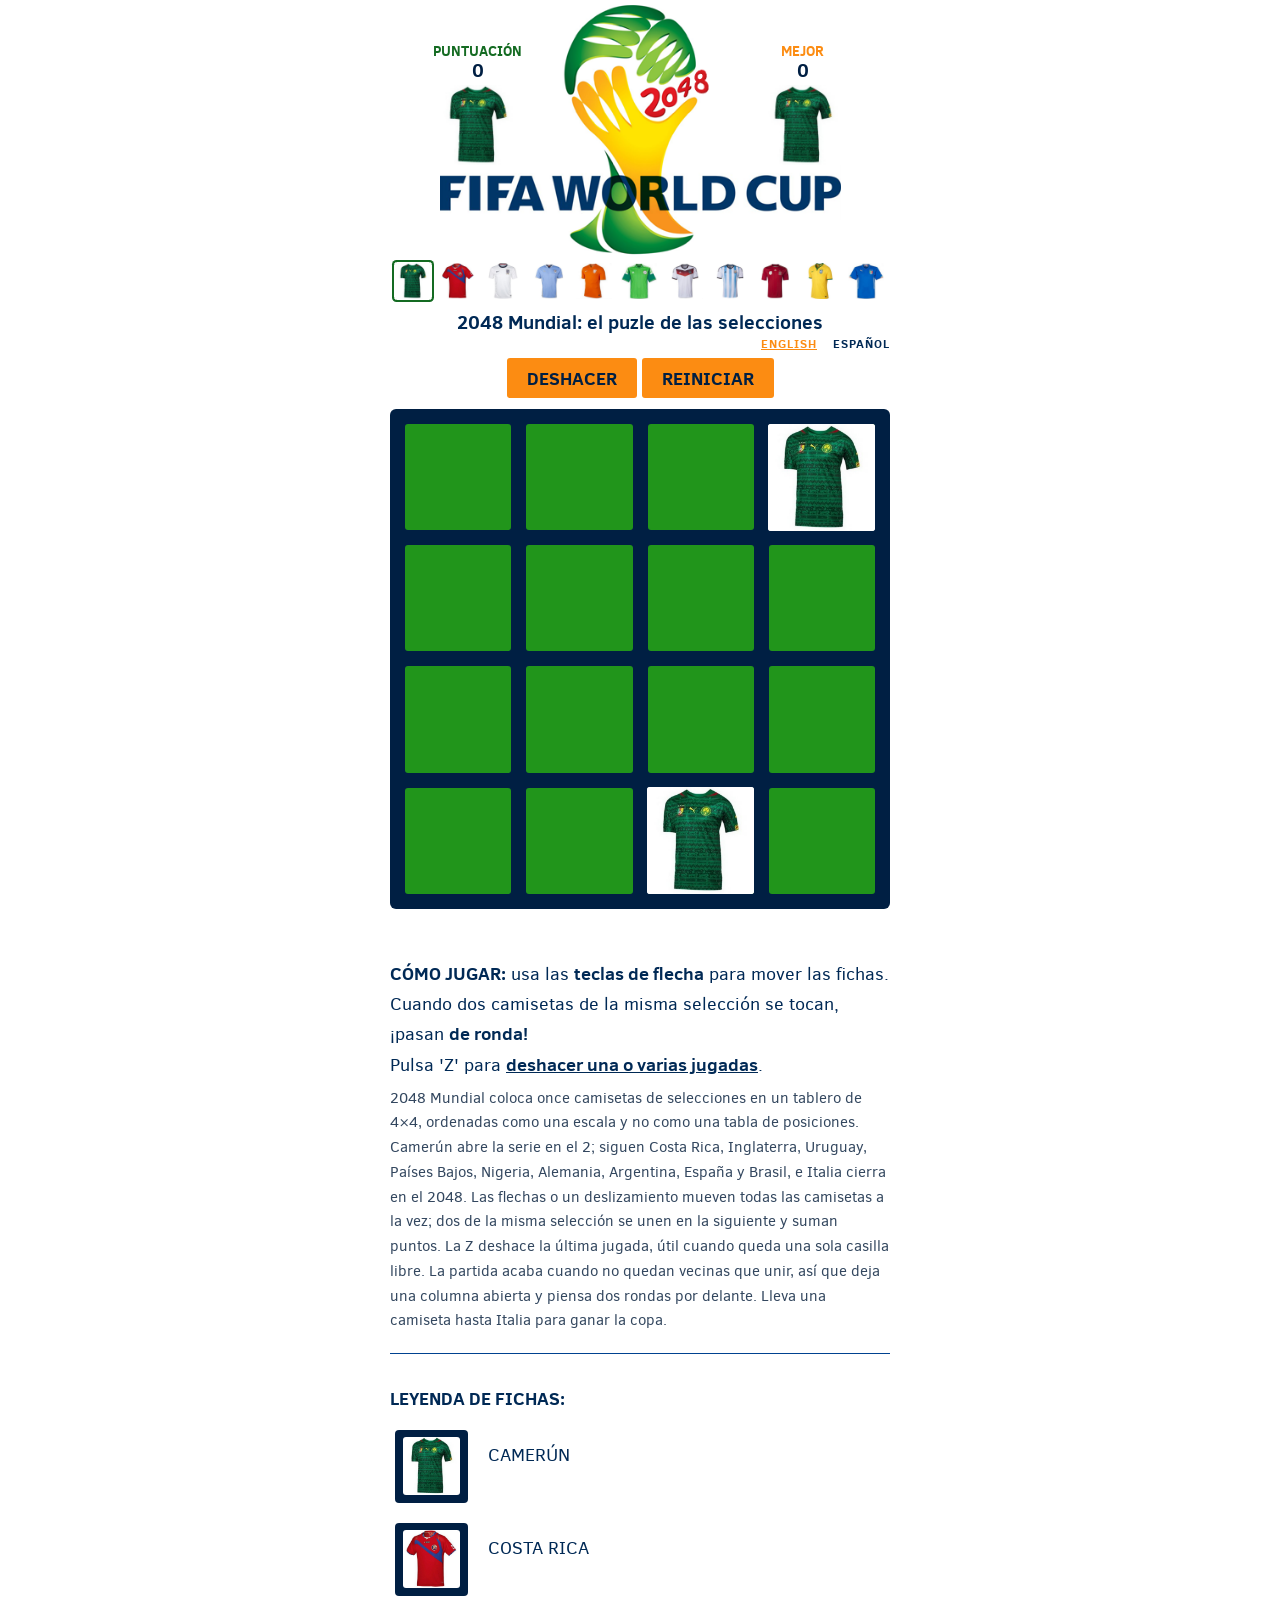
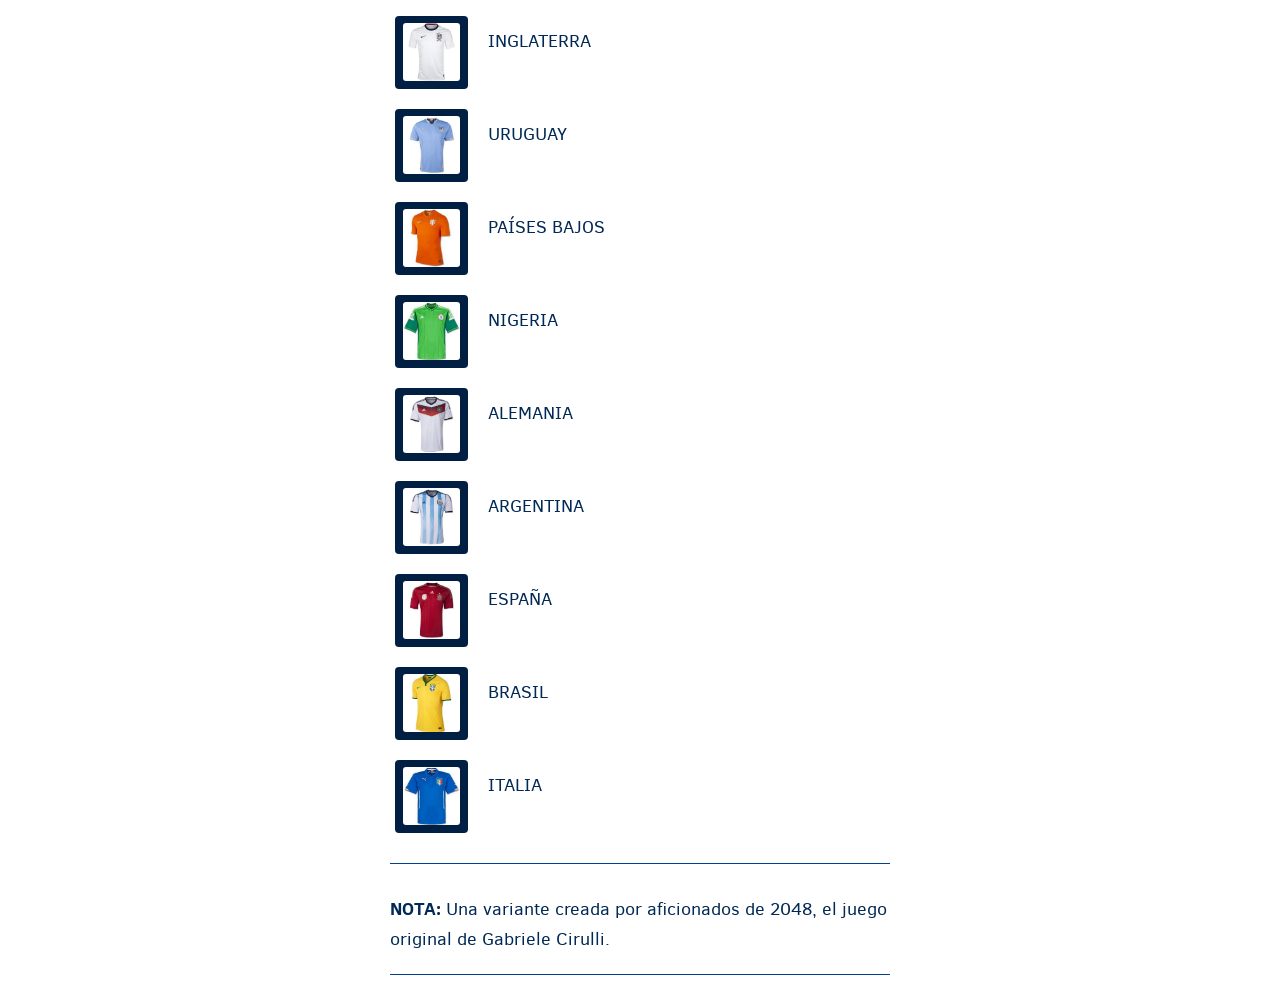
==== es/index.html @ 0ebd1470 "Bilingual site: English at the root, Spanish under /es/ Includes hreflang, canonical, Open Graph, JS" ====
<!DOCTYPE html>
<html lang="es">
<head>
  <meta charset="utf-8">
  <title>2048 Mundial — puzle de fichas de fútbol</title>
  <meta name="description" content="Juega a 2048 Mundial: desliza camisetas de selecciones, une dos del mismo país en la siguiente y lleva a un equipo hasta la ficha final.">

  <link rel="canonical" href="https://tile2048.github.io/2048-MUNDIAL/es/">
  <link rel="alternate" hreflang="en" href="https://tile2048.github.io/2048-MUNDIAL/">
  <link rel="alternate" hreflang="es" href="https://tile2048.github.io/2048-MUNDIAL/es/">
  <link rel="alternate" hreflang="x-default" href="https://tile2048.github.io/2048-MUNDIAL/">

  <meta property="og:type" content="website">
  <meta property="og:title" content="2048 Mundial — puzle de fichas de fútbol">
  <meta property="og:description" content="Juega a 2048 Mundial: desliza camisetas de selecciones, une dos del mismo país en la siguiente y lleva a un equipo hasta la ficha final.">
  <meta property="og:url" content="https://tile2048.github.io/2048-MUNDIAL/es/">
  <meta property="og:locale" content="es_ES">
  <meta property="og:locale:alternate" content="en_US">

  <link href="../style/main.css" rel="stylesheet" type="text/css">
  <link rel="shortcut icon" href="../favicon.ico">
  <link rel="apple-touch-icon" href="../meta/apple-touch-icon.png">
  <meta name="apple-mobile-web-app-capable" content="yes">
  <meta name="apple-mobile-web-app-status-bar-style" content="black">

  <meta name="HandheldFriendly" content="True">
  <meta name="MobileOptimized" content="320">
  <meta name="viewport" content="width=device-width, target-densitydpi=160dpi, initial-scale=1.0, maximum-scale=1, user-scalable=no, minimal-ui">
  <meta name="format-detection" content="telephone=no" />

  <script type="application/ld+json">
  {
    "@context": "https://schema.org",
    "@type": "VideoGame",
    "name": "2048 Mundial",
    "inLanguage": "es",
    "url": "https://tile2048.github.io/2048-MUNDIAL/es/",
    "description": "Versión futbolera del puzle de fichas 2048: une camisetas de la misma selección para avanzar en el torneo."
  }
  </script>
</head>
<body>
  <div class="container">
    <div class="heading">
      <div class="scores-container">
        <div class="score-container">
          <p>
            <span class="caption">PUNTUACIÓN</span><br>
            <span class="score-points">0</span>
            <div class="score-level tile-score-2"></div>
          </p>
        </div>
        <div class="best-container">
          <p>
            <span class="caption">MEJOR</span><br>
            <span class="best-points">0</span>
            <div class="best-level tile-score-2"></div>
          </p>
        </div>
      </div>
    </div>

    <div class="rank-wrapper"></div>
    <h1 class="page-title">2048 Mundial: el puzle de las selecciones</h1>

    <nav class="lang-links"><a href="../" hreflang="en" lang="en">English</a> <span>Español</span></nav>

    <div class="above-game">
      <a class="undo-button" onclick="handle_undo()">DESHACER</a>
      <a class="restart-button">REINICIAR</a>
    </div>

    <div class="game-container">
      <div class="game-message">
        <p></p>
        <div class="lower">
	        <a class="keep-playing-button">Continuar</a>
          <a class="retry-button">Reintentar</a>
          <div class="score-sharing"></div>
        </div>
      </div>

      <div class="grid-container">
        <div class="grid-row">
          <div class="grid-cell"></div>
          <div class="grid-cell"></div>
          <div class="grid-cell"></div>
          <div class="grid-cell"></div>
        </div>
        <div class="grid-row">
          <div class="grid-cell"></div>
          <div class="grid-cell"></div>
          <div class="grid-cell"></div>
          <div class="grid-cell"></div>
        </div>
        <div class="grid-row">
          <div class="grid-cell"></div>
          <div class="grid-cell"></div>
          <div class="grid-cell"></div>
          <div class="grid-cell"></div>
        </div>
        <div class="grid-row">
          <div class="grid-cell"></div>
          <div class="grid-cell"></div>
          <div class="grid-cell"></div>
          <div class="grid-cell"></div>
        </div>
      </div>
      <div class="tile-container"></div>
    </div>

    <p class="game-explanation">
      <strong class="important">Cómo jugar:</strong> usa las <strong>teclas de flecha</strong> para mover las fichas. Cuando dos camisetas de la misma selección se tocan, ¡pasan <strong>de ronda!</strong><br>
      Pulsa 'Z' para <a href="#" onclick="handle_undo()">deshacer una o varias jugadas</a>.
    </p>
    <p class="game-about">
      2048 Mundial coloca once camisetas de selecciones en un tablero de 4×4, ordenadas como una escala y no como una tabla de posiciones. Camerún abre la serie en el 2; siguen Costa Rica, Inglaterra, Uruguay, Países Bajos, Nigeria, Alemania, Argentina, España y Brasil, e Italia cierra en el 2048. Las flechas o un deslizamiento mueven todas las camisetas a la vez; dos de la misma selección se unen en la siguiente y suman puntos. La Z deshace la última jugada, útil cuando queda una sola casilla libre. La partida acaba cuando no quedan vecinas que unir, así que deja una columna abierta y piensa dos rondas por delante. Lleva una camiseta hasta Italia para ganar la copa.
    </p>
    <hr>
    <p class="tile-legend"><strong class="important">Leyenda de fichas:</strong></p>
    <div class="legend-list">
      <div class="legend-row">
        <div class="legend-grid"><div class="legend-cell tile-score-2"></div></div>
        <p>Camerún</p>
      </div>
      <div class="legend-row">
        <div class="legend-grid"><div class="legend-cell tile-score-4"></div></div>
        <p>Costa Rica</p>
      </div>
      <div class="legend-row">
        <div class="legend-grid"><div class="legend-cell tile-score-8"></div></div>
        <p>Inglaterra</p>
      </div>
      <div class="legend-row">
        <div class="legend-grid"><div class="legend-cell tile-score-16"></div></div>
        <p>Uruguay</p>
      </div>
      <div class="legend-row">
        <div class="legend-grid"><div class="legend-cell tile-score-32"></div></div>
        <p>Países Bajos</p>
      </div>
      <div class="legend-row">
        <div class="legend-grid"><div class="legend-cell tile-score-64"></div></div>
        <p>Nigeria</p>
      </div>
      <div class="legend-row">
        <div class="legend-grid"><div class="legend-cell tile-score-128"></div></div>
        <p>Alemania</p>
      </div>
      <div class="legend-row">
        <div class="legend-grid"><div class="legend-cell tile-score-256"></div></div>
        <p>Argentina</p>
      </div>
      <div class="legend-row">
        <div class="legend-grid"><div class="legend-cell tile-score-512"></div></div>
        <p>España</p>
      </div>
      <div class="legend-row">
        <div class="legend-grid"><div class="legend-cell tile-score-1024"></div></div>
        <p>Brasil</p>
      </div>
      <div class="legend-row">
        <div class="legend-grid"><div class="legend-cell tile-score-2048"></div></div>
        <p>Italia</p>
      </div>
    </div>
    <hr>
    <p class="disclaimer">
    <strong class="important">Nota:</strong> Una variante creada por aficionados de 2048, el juego original de Gabriele Cirulli.
    </p>
    <hr>
  </div>
  <script src="../js/seedrandom.js"></script>
  <script src="../js/bind_polyfill.js"></script>
  <script src="../js/classlist_polyfill.js"></script>
  <script src="../js/animframe_polyfill.js"></script>
  <script>
    // Assets and sentences of this page. The English page sits at the repo root.
    window.GAME_ROOT = "../";

    // Text that only appears once a game is running, in the language of this page.
    window.PAGE_STRINGS = {
      "game-won": "¡Ganaste!",
      "game-over": "¡Fin del juego!",
      "tweet1": "Conseguí ",
      "tweet2": " en 2048-MUNDIAL #2048game #MUNDIAL",
      "2": "Camerún",
      "4": "Costa Rica",
      "8": "Inglaterra",
      "16": "Uruguay",
      "32": "Países Bajos",
      "64": "Nigeria",
      "128": "Alemania",
      "256": "Argentina",
      "512": "España",
      "1024": "Brasil",
      "2048": "Italia"
    };

    function Localize(key) {
      return window.PAGE_STRINGS.hasOwnProperty(String(key)) ? window.PAGE_STRINGS[String(key)] : String(key);
    }
  </script>
  <script src="../js/keyboard_input_manager.js"></script>
  <script src="../js/html_actuator.js"></script>
  <script src="../js/grid.js"></script>
  <script src="../js/tile.js"></script>
  <script src="../js/local_storage_manager.js"></script>
  <script src="../js/game_manager.js"></script>
  <script src="../js/application.js"></script>
  <script>
    window.twttr = (function (d,s,id) {
      var t, js, fjs = d.getElementsByTagName(s)[0];
      if (d.getElementById(id)) return; js=d.createElement(s); js.id=id;
      js.src="https://platform.twitter.com/widgets.js"; fjs.parentNode.insertBefore(js, fjs);
      return window.twttr || (t = { _e: [], ready: function(f){ t._e.push(f) } });
    }(document, "script", "twitter-wjs"));
  </script>
</body>
</html>
---- style/main.css ----
@import url(fonts/clear-sans.css);
/* $tile-gold-glow-color: lighten($tile-gold-color, 15%); */
html, body {
  margin: 0;
  padding: 0;
  background-color: #fff;
  color: #002955;
  font-family: "Clear Sans", "Helvetica Neue", Arial, sans-serif;
  font-size: 18px; }

body {
  padding: 0px 0;
  background-image: url(img/bg.png);
  background-position: 50% 0px;
  background-repeat: no-repeat;
  background-size: 424px; }

.heading {
  height: 262px; }
  .heading:after {
    content: "";
    display: block;
    clear: both; }

h1.title {
  font-size: 80px;
  font-weight: bold;
  margin: 0;
  display: block;
  text-align: center; }
  h1.title small {
    font-size: 60px; }

.title-container {
  position: relative;
  display: inline-block;
  padding-bottom: 10px; }

.page-title {
  margin: 10px 0 4px;
  font-size: 19px;
  line-height: 24px;
  font-weight: bold;
  text-align: center;
  color: #002955; }

@-webkit-keyframes move-up {
  0% {
    top: 25px;
    opacity: 1; }

  100% {
    top: -50px;
    opacity: 0; } }
@-moz-keyframes move-up {
  0% {
    top: 25px;
    opacity: 1; }

  100% {
    top: -50px;
    opacity: 0; } }
@keyframes move-up {
  0% {
    top: 25px;
    opacity: 1; }

  100% {
    top: -50px;
    opacity: 0; } }
p {
  margin-top: 5px;
  margin-bottom: 5px;
  line-height: 1.65; }

.score-container, .best-container {
  position: relative;
  display: inline-block;
  background: transparent;
  padding: 0px;
  font-size: 19px;
  text-transform: uppercase;
  font-weight: bold;
  border-radius: 3px;
  color: #001f43;
  margin-top: 35px;
  text-align: center;
  width: 35%;
  float: left; }
  .score-container .score-level, .score-container .best-level, .best-container .score-level, .best-container .best-level {
    margin: 0px auto;
    padding: 0px 0px;
    width: 80px;
    height: 80px; }
  .score-container .score-level, .score-container .best-level, .best-container .score-level, .best-container .best-level {
    display: block;
    font-size: 24px; }
  .score-container p, .best-container p {
    line-height: 19px;
    display: inline-block; }
  .score-container .caption, .best-container .caption {
    font-size: 14px;
    color: #146b22; }
  .score-container .score-addition, .best-container .score-addition {
    position: absolute;
    top: 37px;
    font-size: inherit;
    line-height: 19px;
    font-weight: bold;
    color: #146b22;
    z-index: 100;
    -webkit-animation: move-up 600ms ease-in;
    -moz-animation: move-up 600ms ease-in;
    animation: move-up 600ms ease-in;
    -webkit-animation-fill-mode: both;
    -moz-animation-fill-mode: both;
    animation-fill-mode: both; }

.best-container {
  float: right; }
  .best-container .caption {
    color: #fc8c12; }

a {
  color: #002955;
  font-weight: bold;
  text-decoration: underline;
  cursor: pointer; }

strong.important {
  text-transform: uppercase; }

hr {
  border: none;
  border-bottom: 1px solid #004290;
  margin-top: 20px;
  margin-bottom: 30px; }

.container {
  width: 500px;
  margin: 0 auto; }

@-webkit-keyframes fade-in {
  0% {
    opacity: 0; }

  100% {
    opacity: 1; } }
@-moz-keyframes fade-in {
  0% {
    opacity: 0; }

  100% {
    opacity: 1; } }
@keyframes fade-in {
  0% {
    opacity: 0; }

  100% {
    opacity: 1; } }
.game-container {
  margin-top: 11px;
  position: relative;
  padding: 15px;
  cursor: default;
  -webkit-touch-callout: none;
  -ms-touch-callout: none;
  -webkit-user-select: none;
  -moz-user-select: none;
  -ms-user-select: none;
  -ms-touch-action: none;
  touch-action: none;
  background: #001f43;
  border-radius: 6px;
  width: 500px;
  height: 500px;
  -webkit-box-sizing: border-box;
  -moz-box-sizing: border-box;
  box-sizing: border-box; }
  .game-container .game-message {
    display: none;
    position: absolute;
    top: 0;
    right: 0;
    bottom: 0;
    left: 0;
    background: rgba(20, 107, 34, 0.7);
    z-index: 100;
    text-align: center;
    -webkit-animation: fade-in 800ms ease 1200ms;
    -moz-animation: fade-in 800ms ease 1200ms;
    animation: fade-in 800ms ease 1200ms;
    -webkit-animation-fill-mode: both;
    -moz-animation-fill-mode: both;
    animation-fill-mode: both; }
    .game-container .game-message p {
      font-size: 60px;
      font-weight: bold;
      height: 60px;
      line-height: 60px;
      margin-top: 222px; }
    .game-container .game-message .lower {
      display: block;
      margin-top: 59px; }
    .game-container .game-message a {
      display: inline-block;
      background: #fc8c12;
      border-radius: 3px;
      padding: 0 20px;
      text-decoration: none;
      color: #001f43;
      height: 40px;
      line-height: 42px;
      margin-left: 9px; }
      .game-container .game-message a.keep-playing-button {
        display: none; }
    .game-container .game-message .score-sharing {
      display: inline-block;
      vertical-align: middle;
      margin-left: 10px; }
    .game-container .game-message.game-won {
      background: rgba(0, 204, 255, 0.5);
      color: white; }
      .game-container .game-message.game-won a.keep-playing-button {
        display: inline-block; }
    .game-container .game-message.game-won, .game-container .game-message.game-over {
      display: block; }
    .game-container .game-message.game-over p {
      color: white; }

.grid-container {
  position: absolute;
  z-index: 1; }

.grid-row {
  margin-bottom: 15px; }
  .grid-row:last-child {
    margin-bottom: 0; }
  .grid-row:after {
    content: "";
    display: block;
    clear: both; }

.grid-cell {
  width: 106.25px;
  height: 106.25px;
  margin-right: 15px;
  float: left;
  border-radius: 3px;
  background: #21951b; }
  .grid-cell:last-child {
    margin-right: 0; }

.tile-container {
  position: absolute;
  z-index: 2; }

.tile, .tile .tile-inner {
  width: 107px;
  height: 107px;
  line-height: 116.25px; }
.tile.tile-position-1-1 {
  -webkit-transform: translate(0px, 0px);
  -moz-transform: translate(0px, 0px);
  transform: translate(0px, 0px); }
.tile.tile-position-1-2 {
  -webkit-transform: translate(0px, 121px);
  -moz-transform: translate(0px, 121px);
  transform: translate(0px, 121px); }
.tile.tile-position-1-3 {
  -webkit-transform: translate(0px, 242px);
  -moz-transform: translate(0px, 242px);
  transform: translate(0px, 242px); }
.tile.tile-position-1-4 {
  -webkit-transform: translate(0px, 363px);
  -moz-transform: translate(0px, 363px);
  transform: translate(0px, 363px); }
.tile.tile-position-2-1 {
  -webkit-transform: translate(121px, 0px);
  -moz-transform: translate(121px, 0px);
  transform: translate(121px, 0px); }
.tile.tile-position-2-2 {
  -webkit-transform: translate(121px, 121px);
  -moz-transform: translate(121px, 121px);
  transform: translate(121px, 121px); }
.tile.tile-position-2-3 {
  -webkit-transform: translate(121px, 242px);
  -moz-transform: translate(121px, 242px);
  transform: translate(121px, 242px); }
.tile.tile-position-2-4 {
  -webkit-transform: translate(121px, 363px);
  -moz-transform: translate(121px, 363px);
  transform: translate(121px, 363px); }
.tile.tile-position-3-1 {
  -webkit-transform: translate(242px, 0px);
  -moz-transform: translate(242px, 0px);
  transform: translate(242px, 0px); }
.tile.tile-position-3-2 {
  -webkit-transform: translate(242px, 121px);
  -moz-transform: translate(242px, 121px);
  transform: translate(242px, 121px); }
.tile.tile-position-3-3 {
  -webkit-transform: translate(242px, 242px);
  -moz-transform: translate(242px, 242px);
  transform: translate(242px, 242px); }
.tile.tile-position-3-4 {
  -webkit-transform: translate(242px, 363px);
  -moz-transform: translate(242px, 363px);
  transform: translate(242px, 363px); }
.tile.tile-position-4-1 {
  -webkit-transform: translate(363px, 0px);
  -moz-transform: translate(363px, 0px);
  transform: translate(363px, 0px); }
.tile.tile-position-4-2 {
  -webkit-transform: translate(363px, 121px);
  -moz-transform: translate(363px, 121px);
  transform: translate(363px, 121px); }
.tile.tile-position-4-3 {
  -webkit-transform: translate(363px, 242px);
  -moz-transform: translate(363px, 242px);
  transform: translate(363px, 242px); }
.tile.tile-position-4-4 {
  -webkit-transform: translate(363px, 363px);
  -moz-transform: translate(363px, 363px);
  transform: translate(363px, 363px); }

.tile {
  position: absolute;
  -webkit-transition: 100ms ease-in-out;
  -moz-transition: 100ms ease-in-out;
  transition: 100ms ease-in-out;
  -webkit-transition-property: -webkit-transform;
  -moz-transition-property: -moz-transform;
  transition-property: transform; }
  .tile .tile-inner {
    border-radius: 3px;
    background: #146b22;
    text-align: center;
    font-weight: bold;
    z-index: 10;
    font-size: 55px; }
    .tile .tile-inner img {
      border-radius: 3px;
      width: 100%;
      height: 100%; }
  .tile.tile-2 .tile-inner {
    background: white;
    box-shadow: 0 0 30px 10px rgba(252, 140, 18, 0), inset 0 0 0 1px rgba(255, 255, 255, 0); }
  .tile.tile-4 .tile-inner {
    background: white;
    box-shadow: 0 0 30px 10px rgba(252, 140, 18, 0), inset 0 0 0 1px rgba(255, 255, 255, 0); }
  .tile.tile-8 .tile-inner {
    background: white;
    box-shadow: 0 0 30px 10px rgba(252, 140, 18, 0), inset 0 0 0 1px rgba(255, 255, 255, 0); }
  .tile.tile-16 .tile-inner {
    background: white;
    box-shadow: 0 0 30px 10px rgba(252, 140, 18, 0), inset 0 0 0 1px rgba(255, 255, 255, 0); }
  .tile.tile-32 .tile-inner {
    background: white;
    box-shadow: 0 0 30px 10px rgba(252, 140, 18, 0.07937), inset 0 0 0 1px rgba(255, 255, 255, 0.04762); }
  .tile.tile-64 .tile-inner {
    background: white;
    box-shadow: 0 0 30px 10px rgba(252, 140, 18, 0.15873), inset 0 0 0 1px rgba(255, 255, 255, 0.09524); }
  .tile.tile-128 .tile-inner {
    background: white;
    box-shadow: 0 0 30px 10px rgba(252, 140, 18, 0.2381), inset 0 0 0 1px rgba(255, 255, 255, 0.14286);
    font-size: 45px; }
    @media screen and (max-width: 520px) {
      .tile.tile-128 .tile-inner {
        font-size: 25px; } }
  .tile.tile-256 .tile-inner {
    background: white;
    box-shadow: 0 0 30px 10px rgba(252, 140, 18, 0.31746), inset 0 0 0 1px rgba(255, 255, 255, 0.19048);
    font-size: 45px; }
    @media screen and (max-width: 520px) {
      .tile.tile-256 .tile-inner {
        font-size: 25px; } }
  .tile.tile-512 .tile-inner {
    background: white;
    box-shadow: 0 0 30px 10px rgba(252, 140, 18, 0.39683), inset 0 0 0 1px rgba(255, 255, 255, 0.2381);
    font-size: 45px; }
    @media screen and (max-width: 520px) {
      .tile.tile-512 .tile-inner {
        font-size: 25px; } }
  .tile.tile-1024 .tile-inner {
    background: white;
    box-shadow: 0 0 30px 10px rgba(252, 140, 18, 0.47619), inset 0 0 0 1px rgba(255, 255, 255, 0.28571);
    font-size: 35px; }
    @media screen and (max-width: 520px) {
      .tile.tile-1024 .tile-inner {
        font-size: 15px; } }
  .tile.tile-2048 .tile-inner {
    background: white;
    box-shadow: 0 0 30px 10px rgba(252, 140, 18, 0.55556), inset 0 0 0 1px rgba(255, 255, 255, 0.33333);
    font-size: 35px; }
    @media screen and (max-width: 520px) {
      .tile.tile-2048 .tile-inner {
        font-size: 15px; } }
  .tile.tile-super .tile-inner {
    color: white;
    background: #303a3d;
    font-size: 30px; }
    @media screen and (max-width: 520px) {
      .tile.tile-super .tile-inner {
        font-size: 10px; } }

@-webkit-keyframes appear {
  0% {
    opacity: 0;
    -webkit-transform: scale(0);
    -moz-transform: scale(0);
    transform: scale(0); }

  100% {
    opacity: 1;
    -webkit-transform: scale(1);
    -moz-transform: scale(1);
    transform: scale(1); } }
@-moz-keyframes appear {
  0% {
    opacity: 0;
    -webkit-transform: scale(0);
    -moz-transform: scale(0);
    transform: scale(0); }

  100% {
    opacity: 1;
    -webkit-transform: scale(1);
    -moz-transform: scale(1);
    transform: scale(1); } }
@keyframes appear {
  0% {
    opacity: 0;
    -webkit-transform: scale(0);
    -moz-transform: scale(0);
    transform: scale(0); }

  100% {
    opacity: 1;
    -webkit-transform: scale(1);
    -moz-transform: scale(1);
    transform: scale(1); } }
.tile-new .tile-inner {
  -webkit-animation: appear 200ms ease 100ms;
  -moz-animation: appear 200ms ease 100ms;
  animation: appear 200ms ease 100ms;
  -webkit-animation-fill-mode: backwards;
  -moz-animation-fill-mode: backwards;
  animation-fill-mode: backwards; }

@-webkit-keyframes pop {
  0% {
    -webkit-transform: scale(0);
    -moz-transform: scale(0);
    transform: scale(0); }

  50% {
    -webkit-transform: scale(1.2);
    -moz-transform: scale(1.2);
    transform: scale(1.2); }

  100% {
    -webkit-transform: scale(1);
    -moz-transform: scale(1);
    transform: scale(1); } }
@-moz-keyframes pop {
  0% {
    -webkit-transform: scale(0);
    -moz-transform: scale(0);
    transform: scale(0); }

  50% {
    -webkit-transform: scale(1.2);
    -moz-transform: scale(1.2);
    transform: scale(1.2); }

  100% {
    -webkit-transform: scale(1);
    -moz-transform: scale(1);
    transform: scale(1); } }
@keyframes pop {
  0% {
    -webkit-transform: scale(0);
    -moz-transform: scale(0);
    transform: scale(0); }

  50% {
    -webkit-transform: scale(1.2);
    -moz-transform: scale(1.2);
    transform: scale(1.2); }

  100% {
    -webkit-transform: scale(1);
    -moz-transform: scale(1);
    transform: scale(1); } }
.tile-merged .tile-inner {
  z-index: 20;
  -webkit-animation: pop 200ms ease 100ms;
  -moz-animation: pop 200ms ease 100ms;
  animation: pop 200ms ease 100ms;
  -webkit-animation-fill-mode: backwards;
  -moz-animation-fill-mode: backwards;
  animation-fill-mode: backwards; }

.above-game {
  text-align: center; }
  .above-game:after {
    content: "";
    display: block;
    clear: both; }

.game-intro {
  float: left;
  font-size: 25px;
  line-height: 42px;
  margin-bottom: 0;
  margin-top: 5px; }

.restart-button, .undo-button {
  display: inline-block;
  background: #fc8c12;
  border-radius: 3px;
  padding: 0 20px;
  text-decoration: none;
  color: #001f43;
  height: 40px;
  line-height: 42px;
  display: inline-block;
  text-align: center; }

.game-explanation {
  margin-top: 50px; }

.legend-row {
  padding: 10px 5px; }
  .legend-row:after {
    content: "";
    display: block;
    clear: both; }
  .legend-row p {
    margin-left: 166.66667px;
    margin-top: 11px;
    text-transform: uppercase; }

.legend-grid {
  position: relative;
  padding: 7.5px;
  cursor: default;
  -webkit-touch-callout: none;
  -ms-touch-callout: none;
  -webkit-user-select: none;
  -moz-user-select: none;
  -ms-user-select: none;
  -ms-touch-action: none;
  touch-action: none;
  background: #001f43;
  border-radius: 4px;
  width: 128px;
  height: 128px;
  -webkit-box-sizing: border-box;
  -moz-box-sizing: border-box;
  box-sizing: border-box;
  float: left; }

.legend-cell {
  width: 106.25px;
  height: 106.25px;
  margin-right: 7.5px;
  float: left;
  border-radius: 3px;
  background: rgba(20, 107, 34, 0.35); }
  .legend-cell img {
    border-radius: 3px;
    width: 100%;
    height: 100%; }

.rank-container {
  margin-bottom: 10px; }
  .rank-container:after {
    content: "";
    display: block;
    clear: both; }

.rank-cell {
  width: 66.40625px;
  height: 66.40625px;
  margin: 0px 3.7px;
  float: left;
  border-radius: 2.5px;
  background: rgba(20, 107, 34, 0.35);
  border: 1px solid white; }

.weired {
  box-shadow: 0 0 0px 2px #fc8c12, inset 0 0 0 0px rgba(255, 255, 255, 0.5); }

.now {
  box-shadow: 0 0 0px 2px #146b22, inset 0 0 0 0px rgba(255, 255, 255, 0.5); }

.cell-2 {
  background-color: white;
  box-shadow: 0 0 30px 5px rgba(252, 140, 18, 0), inset 0 0 0 1px rgba(255, 255, 255, 0); }

.tile-score-2 {
  background-image: url("img/2.jpg");
  background-size: cover;
  background-position: center center;
  background-color: white;
  display: block; }

.cell-4 {
  background-color: white;
  box-shadow: 0 0 30px 5px rgba(252, 140, 18, 0), inset 0 0 0 1px rgba(255, 255, 255, 0); }

.tile-score-4 {
  background-image: url("img/4.jpg");
  background-size: cover;
  background-position: center center;
  background-color: white;
  display: block; }

.cell-8 {
  background-color: white;
  box-shadow: 0 0 30px 5px rgba(252, 140, 18, 0), inset 0 0 0 1px rgba(255, 255, 255, 0); }

.tile-score-8 {
  background-image: url("img/8.jpg");
  background-size: cover;
  background-position: center center;
  background-color: white;
  display: block; }

.cell-16 {
  background-color: white;
  box-shadow: 0 0 30px 5px rgba(252, 140, 18, 0), inset 0 0 0 1px rgba(255, 255, 255, 0); }

.tile-score-16 {
  background-image: url("img/16.jpg");
  background-size: cover;
  background-position: center center;
  background-color: white;
  display: block; }

.cell-32 {
  background-color: white;
  box-shadow: 0 0 30px 5px rgba(252, 140, 18, 0.07937), inset 0 0 0 1px rgba(255, 255, 255, 0.04762); }

.tile-score-32 {
  background-image: url("img/32.jpg");
  background-size: cover;
  background-position: center center;
  background-color: white;
  display: block; }

.cell-64 {
  background-color: white;
  box-shadow: 0 0 30px 5px rgba(252, 140, 18, 0.15873), inset 0 0 0 1px rgba(255, 255, 255, 0.09524); }

.tile-score-64 {
  background-image: url("img/64.jpg");
  background-size: cover;
  background-position: center center;
  background-color: white;
  display: block; }

.cell-128 {
  background-color: white;
  box-shadow: 0 0 30px 5px rgba(252, 140, 18, 0.2381), inset 0 0 0 1px rgba(255, 255, 255, 0.14286); }

.tile-score-128 {
  background-image: url("img/128.jpg");
  background-size: cover;
  background-position: center center;
  background-color: white;
  display: block; }

.cell-256 {
  background-color: white;
  box-shadow: 0 0 30px 5px rgba(252, 140, 18, 0.31746), inset 0 0 0 1px rgba(255, 255, 255, 0.19048); }

.tile-score-256 {
  background-image: url("img/256.jpg");
  background-size: cover;
  background-position: center center;
  background-color: white;
  display: block; }

.cell-512 {
  background-color: white;
  box-shadow: 0 0 30px 5px rgba(252, 140, 18, 0.39683), inset 0 0 0 1px rgba(255, 255, 255, 0.2381); }

.tile-score-512 {
  background-image: url("img/512.jpg");
  background-size: cover;
  background-position: center center;
  background-color: white;
  display: block; }

.cell-1024 {
  background-color: white;
  box-shadow: 0 0 30px 5px rgba(252, 140, 18, 0.47619), inset 0 0 0 1px rgba(255, 255, 255, 0.28571); }

.tile-score-1024 {
  background-image: url("img/1024.jpg");
  background-size: cover;
  background-position: center center;
  background-color: white;
  display: block; }

.cell-2048 {
  background-color: white;
  box-shadow: 0 0 30px 5px rgba(252, 140, 18, 0.55556), inset 0 0 0 1px rgba(255, 255, 255, 0.33333); }

.tile-score-2048 {
  background-image: url("img/2048.jpg");
  background-size: cover;
  background-position: center center;
  background-color: white;
  display: block; }

@media screen and (max-width: 520px) {
  html, body {
    font-size: 15px; }

  body {
    margin: 20px 0;
    padding: 0 20px;
    background-size: 284px; }

  h1.title {
    font-size: 27px;
    margin-top: 15px; }
    h1.title small {
      font-size: 27px; }

  .heading {
    height: 172px; }

  .page-title {
    font-size: 15px;
    line-height: 20px;
    margin-left: -55px;
    margin-right: -55px; }

  .rank-cell {
    width: 28.75px;
    height: 28.75px;
    margin: 4px;
    float: left;
    border-radius: 2.5px;
    background: rgba(20, 107, 34, 0.35);
    border: 1px solid white; }

  .score-container .score-level, .score-container .best-level, .best-container .score-level, .best-container .best-level {
    width: 50px;
    height: 50px; }

  .container {
    width: 280px;
    margin: 0 auto; }

  .score-container, .best-container {
    margin-top: 0;
    padding: 0px 0px;
    min-width: 40px; }

  .heading {
    margin-bottom: 10px; }

  .game-intro {
    width: 55%;
    display: block;
    box-sizing: border-box;
    line-height: 1.65;
    font-size: 16px;
    margin-top: 0px; }

  .restart-button, .undo-button {
    padding: 0 47px; }

  .restart-button {
    float: right; }

  .undo.button {
    float: left; }

  .game-container {
    margin-top: 17px;
    position: relative;
    padding: 10px;
    cursor: default;
    -webkit-touch-callout: none;
    -ms-touch-callout: none;
    -webkit-user-select: none;
    -moz-user-select: none;
    -ms-user-select: none;
    -ms-touch-action: none;
    touch-action: none;
    background: #001f43;
    border-radius: 6px;
    width: 280px;
    height: 280px;
    -webkit-box-sizing: border-box;
    -moz-box-sizing: border-box;
    box-sizing: border-box; }
    .game-container .game-message {
      display: none;
      position: absolute;
      top: 0;
      right: 0;
      bottom: 0;
      left: 0;
      background: rgba(20, 107, 34, 0.7);
      z-index: 100;
      text-align: center;
      -webkit-animation: fade-in 800ms ease 1200ms;
      -moz-animation: fade-in 800ms ease 1200ms;
      animation: fade-in 800ms ease 1200ms;
      -webkit-animation-fill-mode: both;
      -moz-animation-fill-mode: both;
      animation-fill-mode: both; }
      .game-container .game-message p {
        font-size: 60px;
        font-weight: bold;
        height: 60px;
        line-height: 60px;
        margin-top: 222px; }
      .game-container .game-message .lower {
        display: block;
        margin-top: 59px; }
      .game-container .game-message a {
        display: inline-block;
        background: #fc8c12;
        border-radius: 3px;
        padding: 0 20px;
        text-decoration: none;
        color: #001f43;
        height: 40px;
        line-height: 42px;
        margin-left: 9px; }
        .game-container .game-message a.keep-playing-button {
          display: none; }
      .game-container .game-message .score-sharing {
        display: inline-block;
        vertical-align: middle;
        margin-left: 10px; }
      .game-container .game-message.game-won {
        background: rgba(0, 204, 255, 0.5);
        color: white; }
        .game-container .game-message.game-won a.keep-playing-button {
          display: inline-block; }
      .game-container .game-message.game-won, .game-container .game-message.game-over {
        display: block; }
      .game-container .game-message.game-over p {
        color: white; }

  .grid-container {
    position: absolute;
    z-index: 1; }

  .grid-row {
    margin-bottom: 10px; }
    .grid-row:last-child {
      margin-bottom: 0; }
    .grid-row:after {
      content: "";
      display: block;
      clear: both; }

  .grid-cell {
    width: 57.5px;
    height: 57.5px;
    margin-right: 10px;
    float: left;
    border-radius: 3px;
    background: #21951b; }
    .grid-cell:last-child {
      margin-right: 0; }

  .tile-container {
    position: absolute;
    z-index: 2; }

  .tile, .tile .tile-inner {
    width: 58px;
    height: 58px;
    line-height: 67.5px; }
  .tile.tile-position-1-1 {
    -webkit-transform: translate(0px, 0px);
    -moz-transform: translate(0px, 0px);
    transform: translate(0px, 0px); }
  .tile.tile-position-1-2 {
    -webkit-transform: translate(0px, 67px);
    -moz-transform: translate(0px, 67px);
    transform: translate(0px, 67px); }
  .tile.tile-position-1-3 {
    -webkit-transform: translate(0px, 135px);
    -moz-transform: translate(0px, 135px);
    transform: translate(0px, 135px); }
  .tile.tile-position-1-4 {
    -webkit-transform: translate(0px, 202px);
    -moz-transform: translate(0px, 202px);
    transform: translate(0px, 202px); }
  .tile.tile-position-2-1 {
    -webkit-transform: translate(67px, 0px);
    -moz-transform: translate(67px, 0px);
    transform: translate(67px, 0px); }
  .tile.tile-position-2-2 {
    -webkit-transform: translate(67px, 67px);
    -moz-transform: translate(67px, 67px);
    transform: translate(67px, 67px); }
  .tile.tile-position-2-3 {
    -webkit-transform: translate(67px, 135px);
    -moz-transform: translate(67px, 135px);
    transform: translate(67px, 135px); }
  .tile.tile-position-2-4 {
    -webkit-transform: translate(67px, 202px);
    -moz-transform: translate(67px, 202px);
    transform: translate(67px, 202px); }
  .tile.tile-position-3-1 {
    -webkit-transform: translate(135px, 0px);
    -moz-transform: translate(135px, 0px);
    transform: translate(135px, 0px); }
  .tile.tile-position-3-2 {
    -webkit-transform: translate(135px, 67px);
    -moz-transform: translate(135px, 67px);
    transform: translate(135px, 67px); }
  .tile.tile-position-3-3 {
    -webkit-transform: translate(135px, 135px);
    -moz-transform: translate(135px, 135px);
    transform: translate(135px, 135px); }
  .tile.tile-position-3-4 {
    -webkit-transform: translate(135px, 202px);
    -moz-transform: translate(135px, 202px);
    transform: translate(135px, 202px); }
  .tile.tile-position-4-1 {
    -webkit-transform: translate(202px, 0px);
    -moz-transform: translate(202px, 0px);
    transform: translate(202px, 0px); }
  .tile.tile-position-4-2 {
    -webkit-transform: translate(202px, 67px);
    -moz-transform: translate(202px, 67px);
    transform: translate(202px, 67px); }
  .tile.tile-position-4-3 {
    -webkit-transform: translate(202px, 135px);
    -moz-transform: translate(202px, 135px);
    transform: translate(202px, 135px); }
  .tile.tile-position-4-4 {
    -webkit-transform: translate(202px, 202px);
    -moz-transform: translate(202px, 202px);
    transform: translate(202px, 202px); }

  .tile .tile-inner {
    font-size: 35px; }

  .game-message p {
    font-size: 30px !important;
    height: 30px !important;
    line-height: 30px !important;
    margin-top: 90px !important; }
  .game-message .lower {
    margin-top: 30px !important; }
  .game-message.game-won .score-sharing {
    margin-top: 10px; } }
.legend-row {
  padding: 10px 5px; }
  .legend-row:after {
    content: "";
    display: block;
    clear: both; }
  .legend-row p {
    margin-left: 93.33333px;
    margin-top: 11px;
    text-transform: uppercase; }

.legend-grid {
  position: relative;
  padding: 7.5px;
  cursor: default;
  -webkit-touch-callout: none;
  -ms-touch-callout: none;
  -webkit-user-select: none;
  -moz-user-select: none;
  -ms-user-select: none;
  -ms-touch-action: none;
  touch-action: none;
  background: #001f43;
  border-radius: 4px;
  width: 73px;
  height: 73px;
  -webkit-box-sizing: border-box;
  -moz-box-sizing: border-box;
  box-sizing: border-box;
  float: left; }

.legend-cell {
  width: 57.5px;
  height: 57.5px;
  margin-right: 7.5px;
  float: left;
  border-radius: 3px;
  background: rgba(20, 107, 34, 0.35); }
  .legend-cell img {
    border-radius: 3px;
    width: 100%;
    height: 100%; }

.rank-container {
  margin-bottom: 10px; }
  .rank-container:after {
    content: "";
    display: block;
    clear: both; }

.rank-cell {
  width: 35.9375px;
  height: 35.9375px;
  margin: 0px 3.7px;
  float: left;
  border-radius: 2.5px;
  background: rgba(20, 107, 34, 0.35);
  border: 1px solid white; }

@media screen and (max-width: 520px) {
  .rank-cell {
    margin: 3px 3.7px; } }
.weired {
  box-shadow: 0 0 0px 2px #fc8c12, inset 0 0 0 0px rgba(255, 255, 255, 0.5); }

.now {
  box-shadow: 0 0 0px 2px #146b22, inset 0 0 0 0px rgba(255, 255, 255, 0.5); }

.cell-2 {
  background-color: white;
  box-shadow: 0 0 30px 5px rgba(252, 140, 18, 0), inset 0 0 0 1px rgba(255, 255, 255, 0); }

.tile-score-2 {
  background-image: url("img/2.jpg");
  background-size: cover;
  background-position: center center;
  background-color: white;
  display: block; }

.cell-4 {
  background-color: white;
  box-shadow: 0 0 30px 5px rgba(252, 140, 18, 0), inset 0 0 0 1px rgba(255, 255, 255, 0); }

.tile-score-4 {
  background-image: url("img/4.jpg");
  background-size: cover;
  background-position: center center;
  background-color: white;
  display: block; }

.cell-8 {
  background-color: white;
  box-shadow: 0 0 30px 5px rgba(252, 140, 18, 0), inset 0 0 0 1px rgba(255, 255, 255, 0); }

.tile-score-8 {
  background-image: url("img/8.jpg");
  background-size: cover;
  background-position: center center;
  background-color: white;
  display: block; }

.cell-16 {
  background-color: white;
  box-shadow: 0 0 30px 5px rgba(252, 140, 18, 0), inset 0 0 0 1px rgba(255, 255, 255, 0); }

.tile-score-16 {
  background-image: url("img/16.jpg");
  background-size: cover;
  background-position: center center;
  background-color: white;
  display: block; }

.cell-32 {
  background-color: white;
  box-shadow: 0 0 30px 5px rgba(252, 140, 18, 0.07937), inset 0 0 0 1px rgba(255, 255, 255, 0.04762); }

.tile-score-32 {
  background-image: url("img/32.jpg");
  background-size: cover;
  background-position: center center;
  background-color: white;
  display: block; }

.cell-64 {
  background-color: white;
  box-shadow: 0 0 30px 5px rgba(252, 140, 18, 0.15873), inset 0 0 0 1px rgba(255, 255, 255, 0.09524); }

.tile-score-64 {
  background-image: url("img/64.jpg");
  background-size: cover;
  background-position: center center;
  background-color: white;
  display: block; }

.cell-128 {
  background-color: white;
  box-shadow: 0 0 30px 5px rgba(252, 140, 18, 0.2381), inset 0 0 0 1px rgba(255, 255, 255, 0.14286); }

.tile-score-128 {
  background-image: url("img/128.jpg");
  background-size: cover;
  background-position: center center;
  background-color: white;
  display: block; }

.cell-256 {
  background-color: white;
  box-shadow: 0 0 30px 5px rgba(252, 140, 18, 0.31746), inset 0 0 0 1px rgba(255, 255, 255, 0.19048); }

.tile-score-256 {
  background-image: url("img/256.jpg");
  background-size: cover;
  background-position: center center;
  background-color: white;
  display: block; }

.cell-512 {
  background-color: white;
  box-shadow: 0 0 30px 5px rgba(252, 140, 18, 0.39683), inset 0 0 0 1px rgba(255, 255, 255, 0.2381); }

.tile-score-512 {
  background-image: url("img/512.jpg");
  background-size: cover;
  background-position: center center;
  background-color: white;
  display: block; }

.cell-1024 {
  background-color: white;
  box-shadow: 0 0 30px 5px rgba(252, 140, 18, 0.47619), inset 0 0 0 1px rgba(255, 255, 255, 0.28571); }

.tile-score-1024 {
  background-image: url("img/1024.jpg");
  background-size: cover;
  background-position: center center;
  background-color: white;
  display: block; }

.cell-2048 {
  background-color: white;
  box-shadow: 0 0 30px 5px rgba(252, 140, 18, 0.55556), inset 0 0 0 1px rgba(255, 255, 255, 0.33333); }

.tile-score-2048 {
  background-image: url("img/2048.jpg");
  background-size: cover;
  background-position: center center;
  background-color: white;
  display: block; }

/* Language links */
.lang-links {
  text-align: right;
  font-size: 12px;
  line-height: 1;
  margin: 0 0 8px 0;
  text-transform: uppercase;
  letter-spacing: 1px;
  color: #002955; }
  .lang-links a,
  .lang-links span {
    display: inline-block;
    margin-left: 12px; }
  .lang-links span {
    font-weight: bold;
    color: #002955; }
  .lang-links a {
    color: #fc8c12; }

.game-about {
  font-size: 15px;
  color: #33475f; }
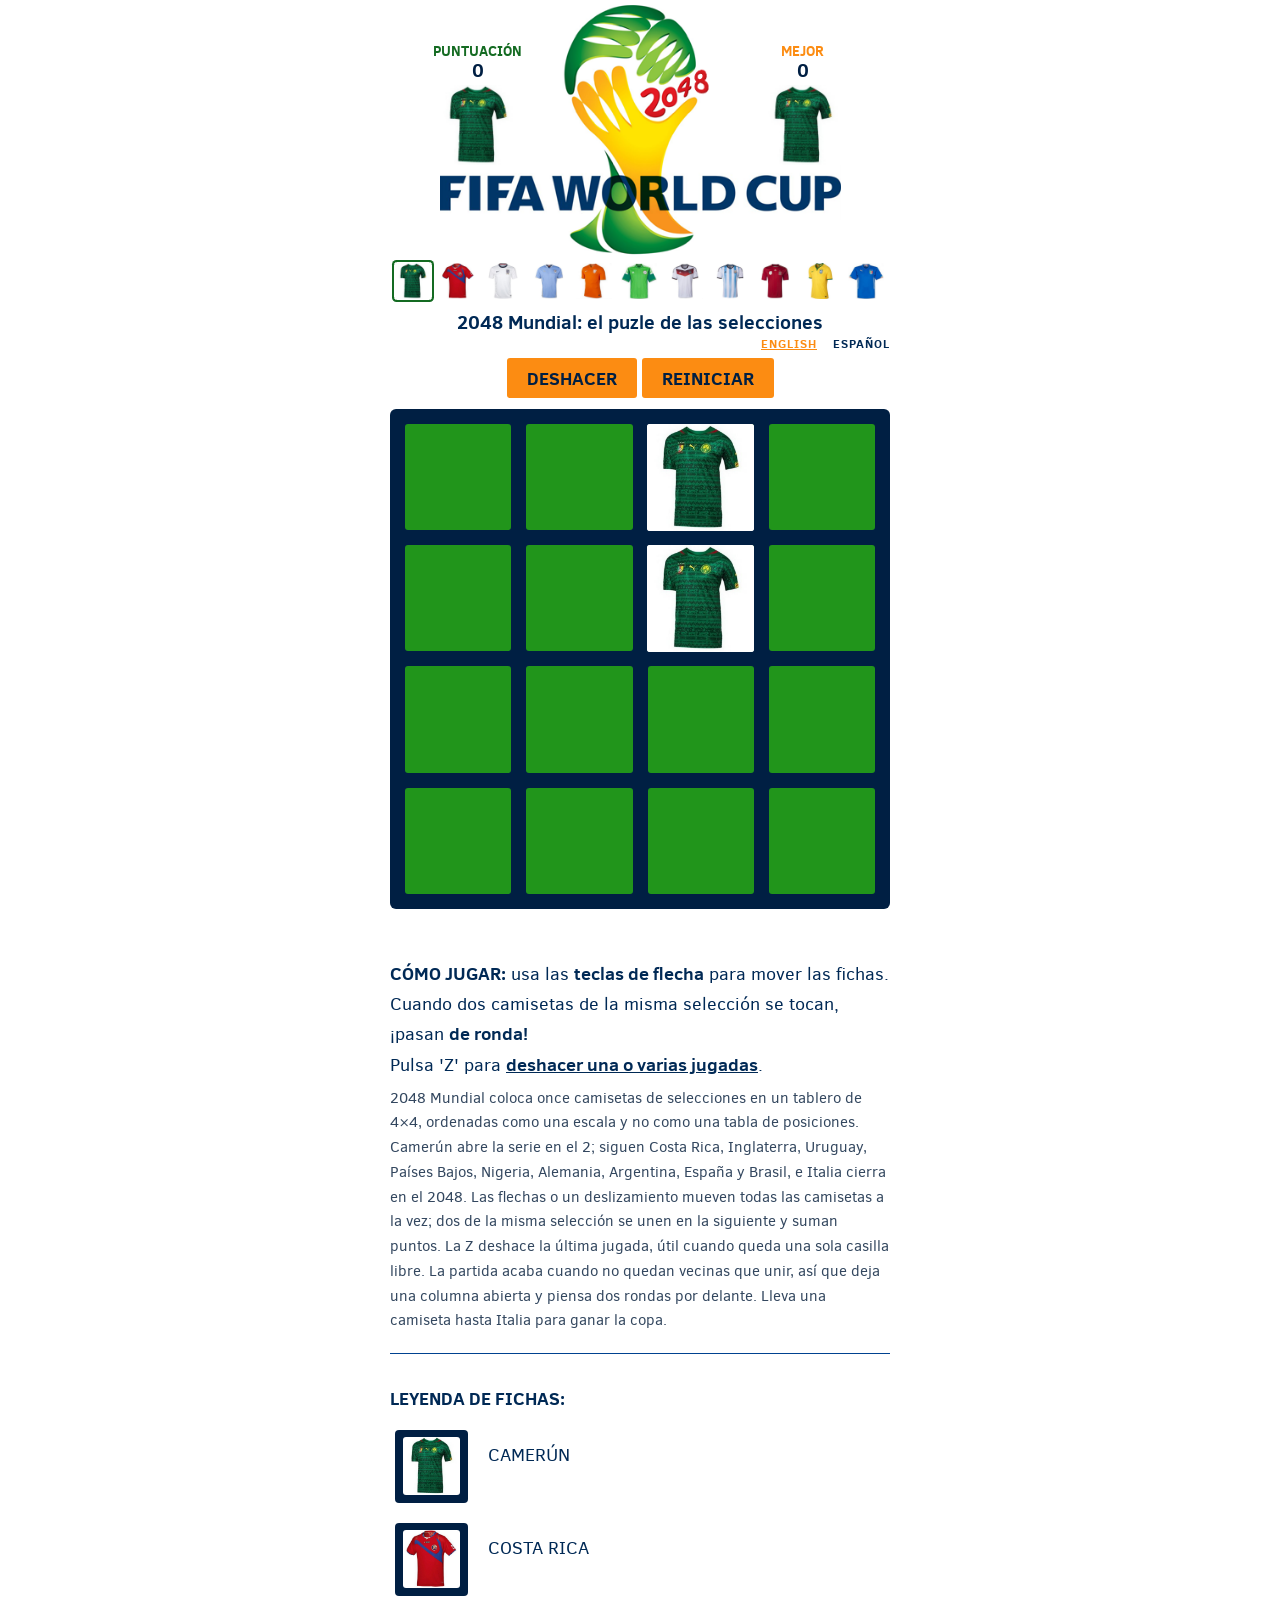
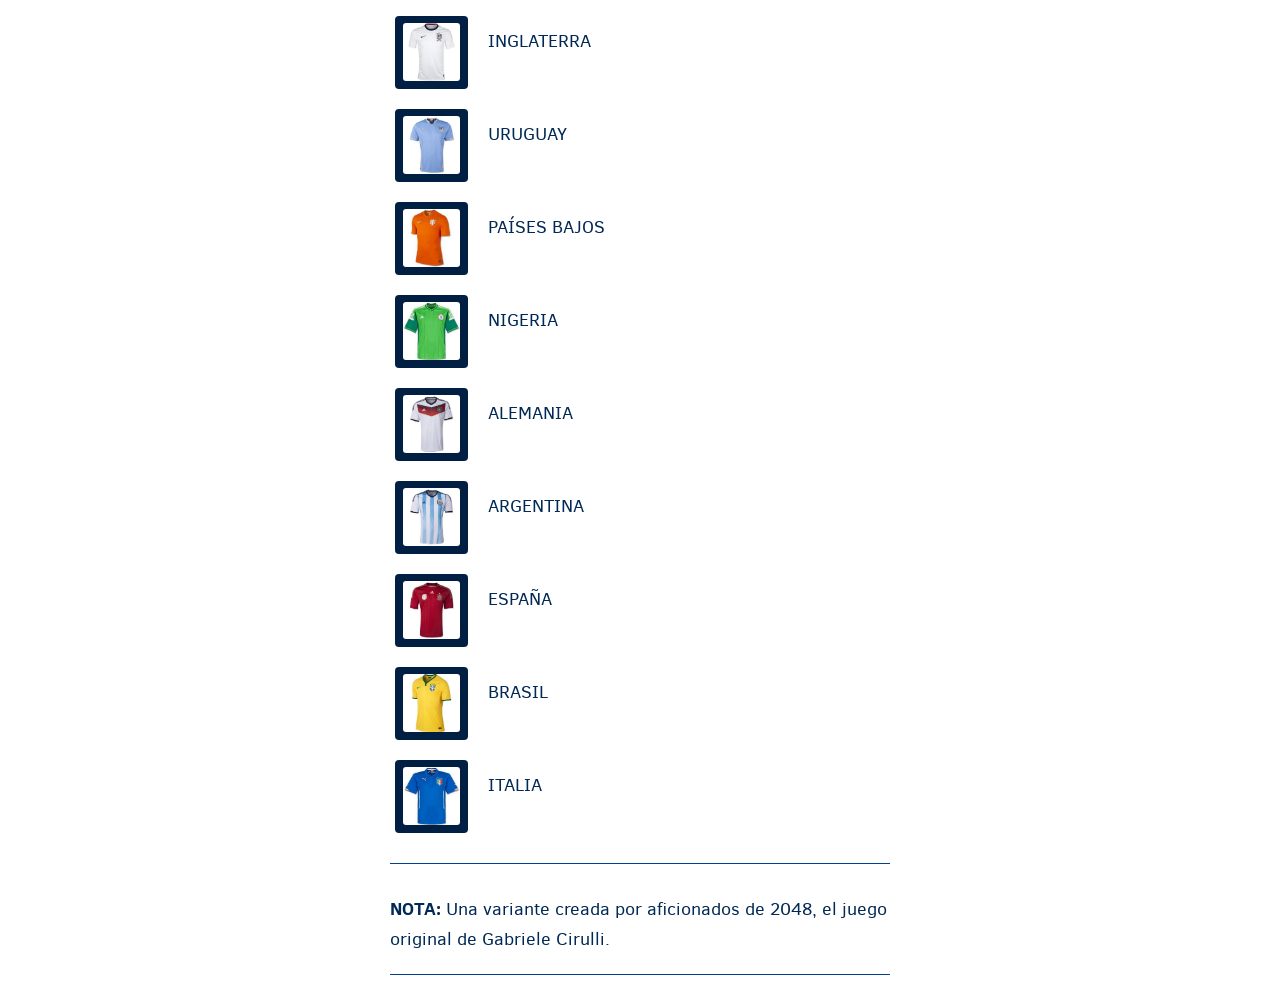
==== commit dd112c2f: "Add Cloudflare Web Analytics beacon" ====
--- a/es/index.html
+++ b/es/index.html
@@ -216,5 +216,6 @@
       return window.twttr || (t = { _e: [], ready: function(f){ t._e.push(f) } });
     }(document, "script", "twitter-wjs"));
   </script>
+  <script type='module' src='https://static.cloudflareinsights.com/beacon.min.js' data-cf-beacon='{"token": "ac91dead76b643889e88ca2612f285b2"}'></script>
 </body>
 </html>
